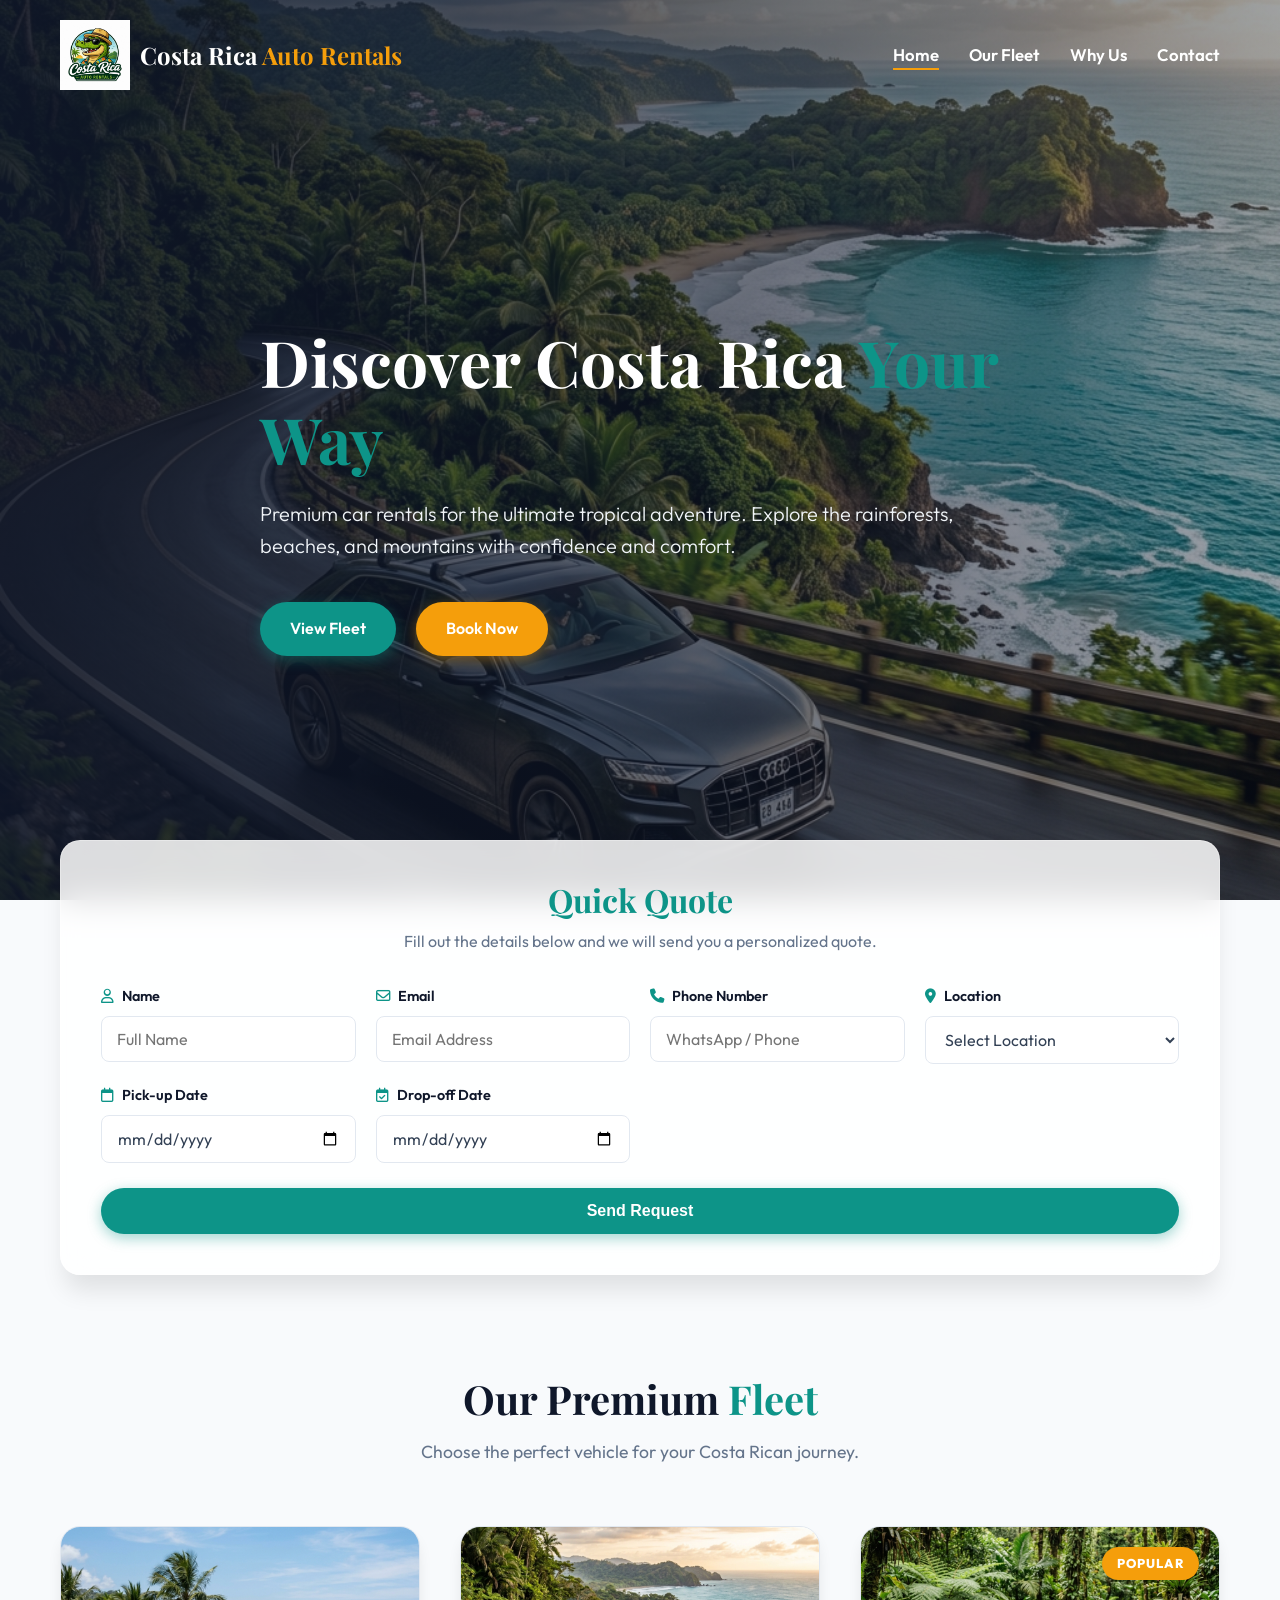
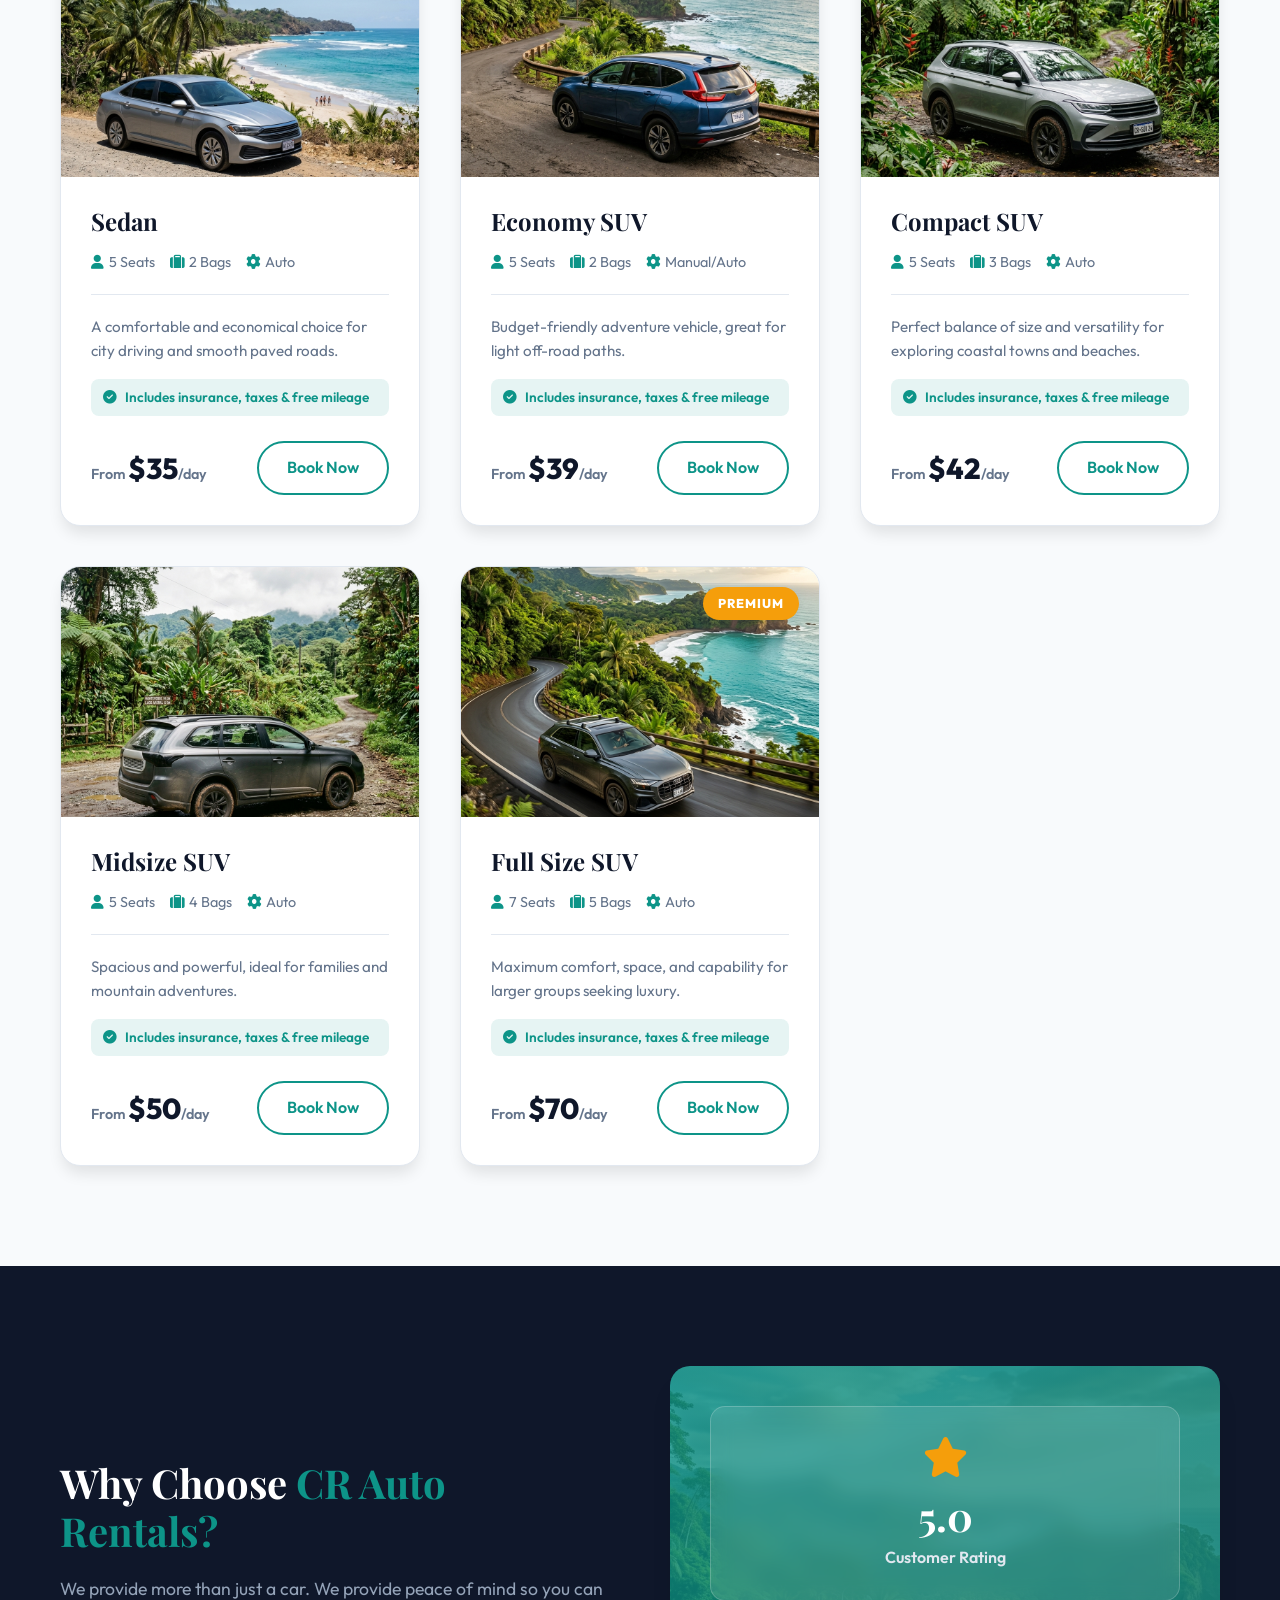
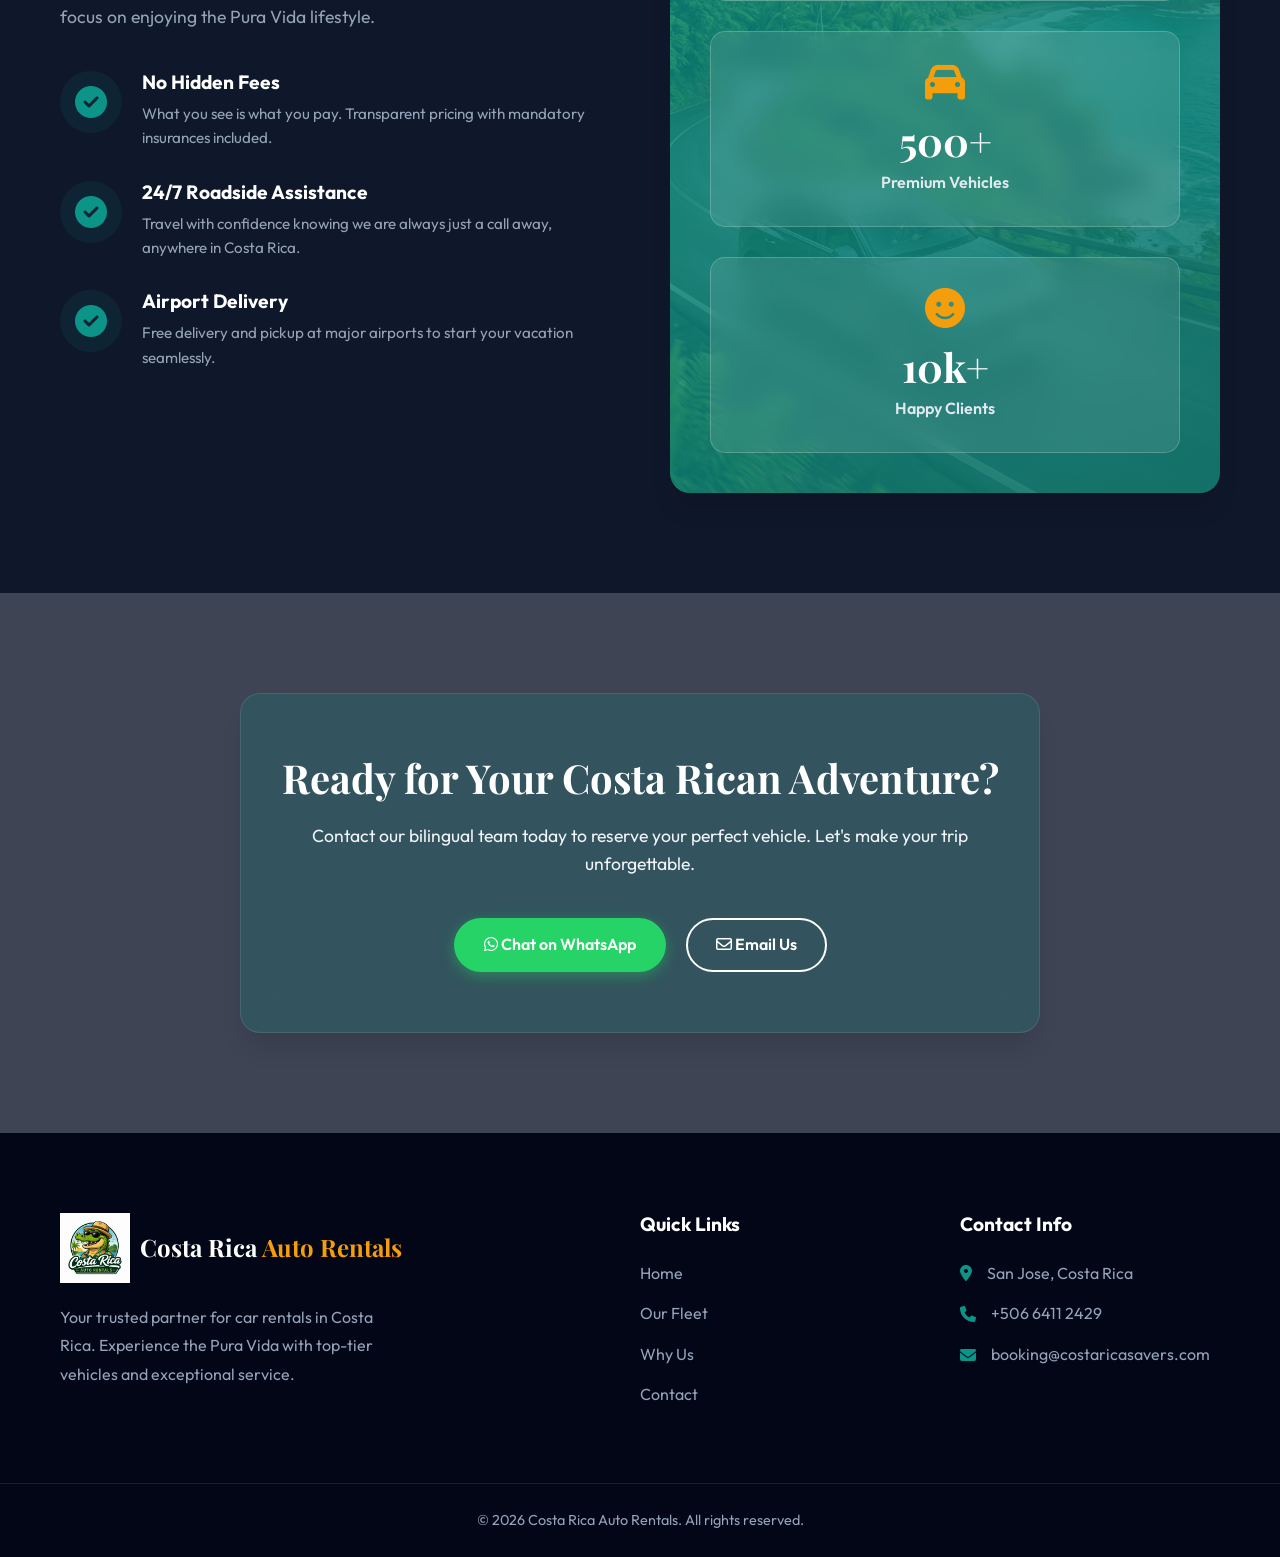
==== Costa-Rica-Auto-Rentals/index.html @ ed1c3738 "Add files via upload" ====
<!DOCTYPE html>
<html lang="en">
<head>
    <meta charset="UTF-8">
    <meta name="viewport" content="width=device-width, initial-scale=1.0">
    <title>Costa Rica Auto Rentals | Premium Car Hire</title>
    <meta name="description" content="Explore Costa Rica with our premium car rental service. Choose from luxury SUVs and economical compacts to start your adventure today.">
    <!-- Google Fonts -->
    <link rel="preconnect" href="https://fonts.googleapis.com">
    <link rel="preconnect" href="https://fonts.gstatic.com" crossorigin>
    <link href="https://fonts.googleapis.com/css2?family=Outfit:wght@300;400;600;800&family=Playfair+Display:wght@600;700&display=swap" rel="stylesheet">
    <!-- Font Awesome -->
    <link rel="stylesheet" href="https://cdnjs.cloudflare.com/ajax/libs/font-awesome/6.4.0/css/all.min.css">
    <link rel="stylesheet" href="styles.css">
</head>
<body>

    <!-- Navigation -->
    <nav id="navbar" class="navbar">
        <div class="container nav-container">
            <a href="#" class="logo">
                <img src="assets/logo.jpg" alt="Costa Rica Auto Rentals Logo" class="brand-logo">
                <span class="logo-text">Costa Rica <span>Auto Rentals</span></span>
            </a>
            <ul class="nav-links">
                <li><a href="#home">Home</a></li>
                <li><a href="#fleet">Our Fleet</a></li>
                <li><a href="#why-us">Why Us</a></li>
                <li><a href="#contact">Contact</a></li>
            </ul>
            <div class="hamburger">
                <i class="fa-solid fa-bars"></i>
            </div>
        </div>
    </nav>

    <!-- Hero Section -->
    <section id="home" class="hero">
        <div class="hero-overlay"></div>
        <div class="container hero-content">
            <h1>Discover Costa Rica <span>Your Way</span></h1>
            <p>Premium car rentals for the ultimate tropical adventure. Explore the rainforests, beaches, and mountains with confidence and comfort.</p>
            <div class="hero-cta">
                <a href="#fleet" class="btn btn-primary">View Fleet</a>
                <a href="#contact" class="btn btn-secondary">Book Now</a>
            </div>
        </div>
    </section>

    <!-- Quick Quote Form Widget -->
    <section class="booking-widget-section">
        <div class="container">
            <form action="https://formsubmit.co/booking@costaricasavers.com" method="POST" id="quick-quote" class="quick-quote-form glassmorphism">
                <div class="form-header">
                    <h3>Quick Quote</h3>
                    <p>Fill out the details below and we will send you a personalized quote.</p>
                </div>
                
                <div class="form-grid">
                    <div class="input-group">
                        <label><i class="fa-regular fa-user"></i> Name</label>
                        <input type="text" name="Name" required placeholder="Full Name">
                    </div>
                    <div class="input-group">
                        <label><i class="fa-regular fa-envelope"></i> Email</label>
                        <input type="email" name="Email" required placeholder="Email Address">
                    </div>
                    <div class="input-group">
                        <label><i class="fa-solid fa-phone"></i> Phone Number</label>
                        <input type="tel" name="Phone" required placeholder="WhatsApp / Phone">
                    </div>
                    <div class="input-group">
                        <label><i class="fa-solid fa-location-dot"></i> Location</label>
                        <select name="Location" required>
                            <option value="">Select Location</option>
                            <option value="SJO">San Jose Airport (SJO)</option>
                            <option value="LIR">Liberia Airport (LIR)</option>
                            <option value="Tamarindo">Tamarindo</option>
                            <option value="Jaco">Jacó</option>
                        </select>
                    </div>
                    <div class="input-group">
                        <label><i class="fa-regular fa-calendar"></i> Pick-up Date</label>
                        <input type="date" name="Pick-up Date" required>
                    </div>
                    <div class="input-group">
                        <label><i class="fa-regular fa-calendar-check"></i> Drop-off Date</label>
                        <input type="date" name="Drop-off Date" required>
                    </div>
                </div>

                <!-- Configuración oculta de FormSubmit -->
                <input type="hidden" name="_subject" value="New Quick Quote Request - Costa Rica Auto Rentals">
                <input type="hidden" name="_captcha" value="false">
                <input type="hidden" name="_template" value="table">
                
                <button type="submit" class="btn btn-primary btn-block" id="submit-quote">Send Request</button>
            </form>
        </div>
    </section>

    <!-- Fleet Section -->
    <section id="fleet" class="fleet section-padding">
        <div class="container">
            <div class="section-title">
                <h2>Our Premium <span>Fleet</span></h2>
                <p>Choose the perfect vehicle for your Costa Rican journey.</p>
            </div>
            
            <div class="fleet-grid">
                <!-- Sedan -->
                <div class="car-card">
                    <div class="car-img-container">
                        <img src="assets/fleet_sedan.png" alt="Sedan" class="car-img">
                    </div>
                    <div class="car-info">
                        <h3>Sedan</h3>
                        <div class="car-features">
                            <span><i class="fa-solid fa-user"></i> 5 Seats</span>
                            <span><i class="fa-solid fa-suitcase"></i> 2 Bags</span>
                            <span><i class="fa-solid fa-gear"></i> Auto</span>
                        </div>
                        <p class="car-desc">A comfortable and economical choice for city driving and smooth paved roads.</p>
                        <p class="car-includes"><i class="fa-solid fa-check-circle"></i> Includes insurance, taxes & free mileage</p>
                        <div class="car-footer">
                            <div class="price">From <span>$35</span>/day</div>
                            <a href="#contact" class="btn btn-outline">Book Now</a>
                        </div>
                    </div>
                </div>

                <!-- Economy SUV -->
                <div class="car-card">
                    <div class="car-img-container">
                        <img src="assets/fleet_economy_suv.png" alt="Economy SUV" class="car-img">
                    </div>
                    <div class="car-info">
                        <h3>Economy SUV</h3>
                        <div class="car-features">
                            <span><i class="fa-solid fa-user"></i> 5 Seats</span>
                            <span><i class="fa-solid fa-suitcase"></i> 2 Bags</span>
                            <span><i class="fa-solid fa-gear"></i> Manual/Auto</span>
                        </div>
                        <p class="car-desc">Budget-friendly adventure vehicle, great for light off-road paths.</p>
                        <p class="car-includes"><i class="fa-solid fa-check-circle"></i> Includes insurance, taxes & free mileage</p>
                        <div class="car-footer">
                            <div class="price">From <span>$39</span>/day</div>
                            <a href="#contact" class="btn btn-outline">Book Now</a>
                        </div>
                    </div>
                </div>

                <!-- Compact SUV -->
                <div class="car-card">
                    <div class="car-img-container">
                        <img src="assets/fleet_compact_suv.png" alt="Compact SUV" class="car-img">
                        <div class="car-badge">Popular</div>
                    </div>
                    <div class="car-info">
                        <h3>Compact SUV</h3>
                        <div class="car-features">
                            <span><i class="fa-solid fa-user"></i> 5 Seats</span>
                            <span><i class="fa-solid fa-suitcase"></i> 3 Bags</span>
                            <span><i class="fa-solid fa-gear"></i> Auto</span>
                        </div>
                        <p class="car-desc">Perfect balance of size and versatility for exploring coastal towns and beaches.</p>
                        <p class="car-includes"><i class="fa-solid fa-check-circle"></i> Includes insurance, taxes & free mileage</p>
                        <div class="car-footer">
                            <div class="price">From <span>$42</span>/day</div>
                            <a href="#contact" class="btn btn-outline">Book Now</a>
                        </div>
                    </div>
                </div>

                <!-- Midsize SUV -->
                <div class="car-card">
                    <div class="car-img-container">
                        <img src="assets/fleet_midsize_suv.png" alt="Midsize SUV" class="car-img">
                    </div>
                    <div class="car-info">
                        <h3>Midsize SUV</h3>
                        <div class="car-features">
                            <span><i class="fa-solid fa-user"></i> 5 Seats</span>
                            <span><i class="fa-solid fa-suitcase"></i> 4 Bags</span>
                            <span><i class="fa-solid fa-gear"></i> Auto</span>
                        </div>
                        <p class="car-desc">Spacious and powerful, ideal for families and mountain adventures.</p>
                        <p class="car-includes"><i class="fa-solid fa-check-circle"></i> Includes insurance, taxes & free mileage</p>
                        <div class="car-footer">
                            <div class="price">From <span>$50</span>/day</div>
                            <a href="#contact" class="btn btn-outline">Book Now</a>
                        </div>
                    </div>
                </div>

                <!-- Full Size SUV -->
                <div class="car-card">
                    <div class="car-img-container">
                        <img src="assets/hero_costa_rica.png" alt="Full Size SUV" class="car-img">
                        <div class="car-badge">Premium</div>
                    </div>
                    <div class="car-info">
                        <h3>Full Size SUV</h3>
                        <div class="car-features">
                            <span><i class="fa-solid fa-user"></i> 7 Seats</span>
                            <span><i class="fa-solid fa-suitcase"></i> 5 Bags</span>
                            <span><i class="fa-solid fa-gear"></i> Auto</span>
                        </div>
                        <p class="car-desc">Maximum comfort, space, and capability for larger groups seeking luxury.</p>
                        <p class="car-includes"><i class="fa-solid fa-check-circle"></i> Includes insurance, taxes & free mileage</p>
                        <div class="car-footer">
                            <div class="price">From <span>$70</span>/day</div>
                            <a href="#contact" class="btn btn-outline">Book Now</a>
                        </div>
                    </div>
                </div>
            </div>
        </div>
    </section>

    <!-- Why Us Section -->
    <section id="why-us" class="why-us section-padding">
        <div class="container">
            <div class="why-us-content">
                <div class="why-us-text">
                    <h2>Why Choose <span>CR Auto Rentals?</span></h2>
                    <p>We provide more than just a car. We provide peace of mind so you can focus on enjoying the Pura Vida lifestyle.</p>
                    <ul class="benefits-list">
                        <li>
                            <i class="fa-solid fa-check-circle"></i>
                            <div>
                                <h4>No Hidden Fees</h4>
                                <p>What you see is what you pay. Transparent pricing with mandatory insurances included.</p>
                            </div>
                        </li>
                        <li>
                            <i class="fa-solid fa-check-circle"></i>
                            <div>
                                <h4>24/7 Roadside Assistance</h4>
                                <p>Travel with confidence knowing we are always just a call away, anywhere in Costa Rica.</p>
                            </div>
                        </li>
                        <li>
                            <i class="fa-solid fa-check-circle"></i>
                            <div>
                                <h4>Airport Delivery</h4>
                                <p>Free delivery and pickup at major airports to start your vacation seamlessly.</p>
                            </div>
                        </li>
                    </ul>
                </div>
                <div class="why-us-image glassmorphism">
                    <div class="stats-container">
                        <div class="stat-box">
                            <i class="fa-solid fa-star"></i>
                            <h3>5.0</h3>
                            <p>Customer Rating</p>
                        </div>
                        <div class="stat-box">
                            <i class="fa-solid fa-car"></i>
                            <h3>500+</h3>
                            <p>Premium Vehicles</p>
                        </div>
                        <div class="stat-box">
                            <i class="fa-solid fa-face-smile"></i>
                            <h3>10k+</h3>
                            <p>Happy Clients</p>
                        </div>
                    </div>
                </div>
            </div>
        </div>
    </section>

    <!-- Contact / CTA Section -->
    <section id="contact" class="cta section-padding">
        <div class="container">
            <div class="cta-card glassmorphism">
                <h2>Ready for Your Costa Rican Adventure?</h2>
                <p>Contact our bilingual team today to reserve your perfect vehicle. Let's make your trip unforgettable.</p>
                <div class="cta-buttons">
                    <a href="https://wa.me/50664112429" target="_blank" class="btn btn-whatsapp"><i class="fa-brands fa-whatsapp"></i> Chat on WhatsApp</a>
                    <a href="mailto:booking@costaricasavers.com" class="btn btn-outline-light"><i class="fa-regular fa-envelope"></i> Email Us</a>
                </div>
            </div>
        </div>
    </section>

    <!-- Footer -->
    <footer>
        <div class="container footer-content">
            <div class="footer-brand">
                <a href="#" class="logo">
                    <img src="assets/logo.jpg" alt="Costa Rica Auto Rentals Logo" class="brand-logo">
                    <span class="logo-text" style="color: var(--white);">Costa Rica <span>Auto Rentals</span></span>
                </a>
                <p>Your trusted partner for car rentals in Costa Rica. Experience the Pura Vida with top-tier vehicles and exceptional service.</p>
            </div>
            <div class="footer-links">
                <h3>Quick Links</h3>
                <ul>
                    <li><a href="#home">Home</a></li>
                    <li><a href="#fleet">Our Fleet</a></li>
                    <li><a href="#why-us">Why Us</a></li>
                    <li><a href="#contact">Contact</a></li>
                </ul>
            </div>
            <div class="footer-contact">
                <h3>Contact Info</h3>
                <p><i class="fa-solid fa-location-dot"></i> San Jose, Costa Rica</p>
                <p><i class="fa-solid fa-phone"></i> +506 6411 2429</p>
                <p><i class="fa-solid fa-envelope"></i> booking@costaricasavers.com</p>
            </div>
        </div>
        <div class="footer-bottom">
            <p>&copy; 2026 Costa Rica Auto Rentals. All rights reserved.</p>
        </div>
    </footer>

    <script src="script.js"></script>
</body>
</html>
---- Costa-Rica-Auto-Rentals/styles.css ----
/* =========================================
   CSS VARIABLES & THEME SETUP
   ========================================= */
:root {
    /* Color Palette */
    --primary-color: #0d9488; /* Tropical Teal/Green */
    --primary-dark: #0f766e;
    --secondary-color: #f59e0b; /* Sunset Orange/Gold */
    --secondary-dark: #d97706;
    
    --bg-dark: #0f172a; /* Deep Navy/Slate for sections */
    --bg-light: #f8fafc;
    --text-main: #334155;
    --text-muted: #64748b;
    --text-light: #f1f5f9;
    
    --white: #ffffff;
    --whatsapp-color: #25D366;

    /* Typography */
    --font-primary: 'Outfit', sans-serif;
    --font-heading: 'Playfair Display', serif;
    
    /* Layout & Shadows */
    --transition-fast: 0.3s ease;
    --transition-slow: 0.5s ease;
    --shadow-sm: 0 4px 6px rgba(0, 0, 0, 0.05);
    --shadow-md: 0 10px 15px -3px rgba(0, 0, 0, 0.1);
    --shadow-lg: 0 20px 25px -5px rgba(0, 0, 0, 0.1);
    
    /* Glassmorphism */
    --glass-bg: rgba(255, 255, 255, 0.85);
    --glass-border: rgba(255, 255, 255, 0.3);
    --glass-blur: blur(16px);
}

/* =========================================
   RESET & GLOBAL
   ========================================= */
* {
    margin: 0;
    padding: 0;
    box-sizing: border-box;
}

html {
    scroll-behavior: smooth;
}

body {
    font-family: var(--font-primary);
    color: var(--text-main);
    background-color: var(--bg-light);
    line-height: 1.6;
    overflow-x: hidden;
}

h1, h2, h3, h4 {
    font-family: var(--font-heading);
    color: var(--bg-dark);
    line-height: 1.2;
}

h1 span, h2 span {
    color: var(--primary-color);
}

a {
    text-decoration: none;
    color: inherit;
    transition: var(--transition-fast);
}

ul {
    list-style: none;
}

.container {
    max-width: 1200px;
    margin: 0 auto;
    padding: 0 20px;
}

.section-padding {
    padding: 100px 0;
}

.section-title {
    text-align: center;
    margin-bottom: 60px;
}

.section-title h2 {
    font-size: 2.5rem;
    margin-bottom: 15px;
}

.section-title p {
    color: var(--text-muted);
    font-size: 1.1rem;
    max-width: 600px;
    margin: 0 auto;
}

/* =========================================
   BUTTONS
   ========================================= */
.btn {
    display: inline-block;
    padding: 12px 28px;
    border-radius: 50px;
    font-weight: 600;
    font-size: 1rem;
    cursor: pointer;
    text-align: center;
    border: 2px solid transparent;
    transition: all 0.3s cubic-bezier(0.4, 0, 0.2, 1);
}

.btn-primary {
    background-color: var(--primary-color);
    color: var(--white);
    box-shadow: 0 4px 14px rgba(13, 148, 136, 0.4);
}

.btn-primary:hover {
    background-color: var(--primary-dark);
    transform: translateY(-3px);
    box-shadow: 0 6px 20px rgba(13, 148, 136, 0.6);
}

.btn-secondary {
    background-color: var(--secondary-color);
    color: var(--white);
    box-shadow: 0 4px 14px rgba(245, 158, 11, 0.4);
}

.btn-secondary:hover {
    background-color: var(--secondary-dark);
    transform: translateY(-3px);
}

.btn-outline {
    background-color: transparent;
    border-color: var(--primary-color);
    color: var(--primary-color);
}

.btn-outline:hover {
    background-color: var(--primary-color);
    color: var(--white);
}

.btn-outline-light {
    background-color: transparent;
    border-color: var(--white);
    color: var(--white);
}

.btn-outline-light:hover {
    background-color: var(--white);
    color: var(--primary-dark);
}

.btn-whatsapp {
    background-color: var(--whatsapp-color);
    color: var(--white);
    box-shadow: 0 4px 14px rgba(37, 211, 102, 0.4);
}

.btn-whatsapp:hover {
    background-color: #128C7E;
    transform: translateY(-3px);
}

.btn-block {
    display: block;
    width: 100%;
}

/* Glassmorphism Utility */
.glassmorphism {
    background: var(--glass-bg);
    backdrop-filter: var(--glass-blur);
    -webkit-backdrop-filter: var(--glass-blur);
    border: 1px solid var(--glass-border);
    border-radius: 20px;
    box-shadow: var(--shadow-lg);
}

/* =========================================
   NAVIGATION
   ========================================= */
.navbar {
    position: fixed;
    top: 0;
    left: 0;
    width: 100%;
    z-index: 1000;
    padding: 20px 0;
    transition: var(--transition-fast);
}

.navbar.scrolled {
    background-color: var(--white);
    padding: 15px 0;
    box-shadow: var(--shadow-md);
}

.navbar.scrolled .logo,
.navbar.scrolled .nav-links a,
.navbar.scrolled .hamburger i {
    color: var(--bg-dark);
}

.nav-container {
    display: flex;
    justify-content: space-between;
    align-items: center;
}

.logo {
    font-size: 1.5rem;
    font-weight: 800;
    color: var(--white);
    font-family: var(--font-heading);
    display: flex;
    align-items: center;
    gap: 10px;
}

.brand-logo {
    height: 70px;
    width: auto;
    object-fit: contain;
    transition: var(--transition-fast);
}

.logo-text {
    font-family: var(--font-heading);
    font-size: 1.5rem;
    font-weight: 700;
}

.logo-text span {
    color: var(--secondary-color);
}

.navbar.scrolled .brand-logo {
    height: 55px; /* Shrink logo slightly when scrolling */
}

.logo i {
    color: var(--secondary-color);
    font-size: 1.8rem;
}

.nav-links {
    display: flex;
    gap: 30px;
}

.nav-links a {
    color: var(--white);
    font-weight: 600;
    font-size: 1.05rem;
    position: relative;
}

.nav-links a::after {
    content: '';
    position: absolute;
    bottom: -5px;
    left: 0;
    width: 0;
    height: 2px;
    background-color: var(--secondary-color);
    transition: var(--transition-fast);
}

.nav-links a:hover::after,
.nav-links a.active::after {
    width: 100%;
}

.hamburger {
    display: none;
    cursor: pointer;
    font-size: 1.5rem;
    color: var(--white);
}

/* =========================================
   HERO SECTION
   ========================================= */
.hero {
    height: 100vh;
    min-height: 700px;
    background: url('assets/hero_costa_rica.png') center/cover no-repeat;
    position: relative;
    display: flex;
    align-items: center;
    padding-top: 80px; /* Offset for navbar */
}

.hero-overlay {
    position: absolute;
    top: 0;
    left: 0;
    width: 100%;
    height: 100%;
    background: linear-gradient(to right, rgba(15, 23, 42, 0.9) 0%, rgba(15, 23, 42, 0.4) 100%);
}

.hero-content {
    position: relative;
    z-index: 10;
    max-width: 800px;
    animation: fadeIn 1s ease-out;
}

.hero-content h1 {
    font-size: 4rem;
    color: var(--white);
    margin-bottom: 20px;
}

.hero-content p {
    font-size: 1.25rem;
    color: var(--text-light);
    margin-bottom: 40px;
    font-weight: 300;
}

.hero-cta {
    display: flex;
    gap: 20px;
}

@keyframes fadeIn {
    from { opacity: 0; transform: translateY(30px); }
    to { opacity: 1; transform: translateY(0); }
}

/* =========================================
   QUICK QUOTE WIDGET
   ========================================= */
.booking-widget-section {
    position: relative;
    margin-top: -60px;
    z-index: 20;
}

.quick-quote-form {
    padding: 40px;
}

.form-header {
    text-align: center;
    margin-bottom: 30px;
}

.form-header h3 {
    font-size: 2rem;
    color: var(--primary-color);
    margin-bottom: 10px;
}

.form-header p {
    color: var(--text-muted);
}

.form-grid {
    display: grid;
    grid-template-columns: repeat(auto-fit, minmax(200px, 1fr));
    gap: 20px;
    margin-bottom: 25px;
}

.input-group {
    width: 100%;
}

.input-group label {
    display: block;
    font-weight: 600;
    margin-bottom: 8px;
    color: var(--bg-dark);
    font-size: 0.9rem;
}

.input-group label i {
    color: var(--primary-color);
    margin-right: 5px;
}

.input-group input,
.input-group select {
    width: 100%;
    padding: 12px 15px;
    border: 1px solid #e2e8f0;
    border-radius: 8px;
    font-family: var(--font-primary);
    font-size: 1rem;
    color: var(--text-main);
    background-color: var(--white);
    outline: none;
    transition: var(--transition-fast);
}

.input-group input:focus,
.input-group select:focus {
    border-color: var(--primary-color);
    box-shadow: 0 0 0 3px rgba(13, 148, 136, 0.1);
}

.booking-form button {
    flex: 0 0 auto;
    height: 48px; /* match input height roughly */
}

/* =========================================
   FLEET SECTION
   ========================================= */
.fleet-grid {
    display: grid;
    grid-template-columns: repeat(auto-fit, minmax(350px, 1fr));
    gap: 40px;
}

.car-card {
    background: var(--white);
    border-radius: 20px;
    overflow: hidden;
    box-shadow: var(--shadow-md);
    transition: var(--transition-slow);
    border: 1px solid #e2e8f0;
}

.car-card:hover {
    transform: translateY(-10px);
    box-shadow: var(--shadow-lg);
}

.car-img-container {
    position: relative;
    height: 250px;
    overflow: hidden;
    background-color: #f1f5f9;
}

.car-img {
    width: 100%;
    height: 100%;
    object-fit: cover;
    transition: var(--transition-slow);
}

.car-card:hover .car-img {
    transform: scale(1.05);
}

.car-badge {
    position: absolute;
    top: 20px;
    right: 20px;
    background: var(--secondary-color);
    color: var(--white);
    padding: 6px 15px;
    border-radius: 20px;
    font-size: 0.8rem;
    font-weight: 800;
    text-transform: uppercase;
    letter-spacing: 1px;
    box-shadow: var(--shadow-sm);
}

.car-info {
    padding: 30px;
}

.car-info h3 {
    font-size: 1.5rem;
    margin-bottom: 15px;
}

.car-features {
    display: flex;
    gap: 15px;
    margin-bottom: 20px;
    padding-bottom: 20px;
    border-bottom: 1px solid #e2e8f0;
}

.car-features span {
    font-size: 0.9rem;
    color: var(--text-muted);
    display: flex;
    align-items: center;
    gap: 5px;
}

.car-features i {
    color: var(--primary-color);
}

.car-desc {
    color: var(--text-muted);
    margin-bottom: 15px;
    font-size: 0.95rem;
}

.car-includes {
    color: var(--primary-color);
    font-size: 0.85rem;
    font-weight: 600;
    margin-bottom: 25px;
    display: flex;
    align-items: center;
    gap: 8px;
    background: rgba(13, 148, 136, 0.1);
    padding: 8px 12px;
    border-radius: 8px;
}

.car-footer {
    display: flex;
    justify-content: space-between;
    align-items: center;
}

.price {
    font-size: 0.9rem;
    color: var(--text-muted);
    font-weight: 600;
}

.price span {
    font-size: 1.8rem;
    color: var(--bg-dark);
    font-weight: 800;
}

/* =========================================
   WHY US SECTION
   ========================================= */
.why-us {
    background-color: var(--bg-dark);
    color: var(--white);
}

.why-us-content {
    display: grid;
    grid-template-columns: 1fr 1fr;
    gap: 60px;
    align-items: center;
}

.why-us-text h2 {
    color: var(--white);
    font-size: 2.5rem;
    margin-bottom: 20px;
}

.why-us-text p {
    color: #94a3b8;
    margin-bottom: 40px;
    font-size: 1.1rem;
}

.benefits-list li {
    display: flex;
    gap: 20px;
    margin-bottom: 30px;
}

.benefits-list i {
    font-size: 2rem;
    color: var(--primary-color);
    background: rgba(13, 148, 136, 0.1);
    padding: 15px;
    border-radius: 50%;
    height: max-content;
}

.benefits-list h4 {
    color: var(--white);
    font-size: 1.2rem;
    margin-bottom: 8px;
    font-family: var(--font-primary);
}

.benefits-list li p {
    margin-bottom: 0;
    font-size: 0.95rem;
}

.why-us-image {
    background: linear-gradient(135deg, rgba(13, 148, 136, 0.8), rgba(15, 118, 110, 0.9)), url('assets/hero_costa_rica.png') center/cover;
    border: none;
    padding: 40px;
    height: 100%;
    display: flex;
    align-items: center;
    justify-content: center;
}

.stats-container {
    display: grid;
    grid-template-columns: 1fr;
    gap: 30px;
    width: 100%;
}

.stat-box {
    background: rgba(255, 255, 255, 0.1);
    backdrop-filter: blur(10px);
    padding: 30px;
    border-radius: 15px;
    text-align: center;
    border: 1px solid rgba(255, 255, 255, 0.2);
    transition: var(--transition-fast);
}

.stat-box:hover {
    transform: scale(1.05);
    background: rgba(255, 255, 255, 0.15);
}

.stat-box i {
    font-size: 2.5rem;
    color: var(--secondary-color);
    margin-bottom: 15px;
}

.stat-box h3 {
    color: var(--white);
    font-size: 2.5rem;
    margin-bottom: 5px;
}

.stat-box p {
    color: #e2e8f0;
    margin-bottom: 0;
    font-weight: 600;
}

/* =========================================
   CONTACT / CTA SECTION
   ========================================= */
.cta {
    background: url('assets/hero_costa_rica.png') center/cover fixed;
    position: relative;
}

.cta::before {
    content: '';
    position: absolute;
    top: 0;
    left: 0;
    width: 100%;
    height: 100%;
    background: rgba(15, 23, 42, 0.8);
}

.cta .container {
    position: relative;
    z-index: 10;
}

.cta-card {
    background: rgba(13, 148, 136, 0.2);
    border-color: rgba(255,255,255,0.1);
    padding: 60px 40px;
    text-align: center;
    max-width: 800px;
    margin: 0 auto;
}

.cta-card h2 {
    color: var(--white);
    font-size: 2.5rem;
    margin-bottom: 20px;
}

.cta-card p {
    color: var(--text-light);
    font-size: 1.1rem;
    margin-bottom: 40px;
}

.cta-buttons {
    display: flex;
    justify-content: center;
    gap: 20px;
}

/* =========================================
   FOOTER
   ========================================= */
footer {
    background-color: #020617;
    color: #94a3b8;
    padding-top: 80px;
}

.footer-content {
    display: grid;
    grid-template-columns: 2fr 1fr 1fr;
    gap: 60px;
    margin-bottom: 60px;
}

.footer-brand .logo {
    margin-bottom: 20px;
    display: inline-flex;
}

.footer-brand p {
    max-width: 350px;
    line-height: 1.8;
}

.footer-links h3, .footer-contact h3 {
    color: var(--white);
    font-family: var(--font-primary);
    font-size: 1.2rem;
    margin-bottom: 25px;
}

.footer-links ul li {
    margin-bottom: 15px;
}

.footer-links a:hover {
    color: var(--primary-color);
    padding-left: 5px;
}

.footer-contact p {
    margin-bottom: 15px;
    display: flex;
    align-items: center;
    gap: 15px;
}

.footer-contact i {
    color: var(--primary-color);
}

.footer-bottom {
    text-align: center;
    padding: 25px 0;
    border-top: 1px solid rgba(255,255,255,0.1);
    font-size: 0.9rem;
}

/* =========================================
   RESPONSIVE DESIGN
   ========================================= */
@media (max-width: 992px) {
    .why-us-content {
        grid-template-columns: 1fr;
    }
    
    .stats-container {
        grid-template-columns: repeat(3, 1fr);
    }
    
    .hero-content h1 {
        font-size: 3rem;
    }
}

@media (max-width: 768px) {
    .hamburger {
        display: block;
        z-index: 1001;
    }
    
    .navbar.scrolled .hamburger i {
        color: var(--bg-dark);
    }

    .nav-links {
        position: fixed;
        top: 0;
        right: -100%;
        width: 70%;
        height: 100vh;
        background-color: var(--bg-dark);
        flex-direction: column;
        align-items: center;
        justify-content: center;
        transition: var(--transition-slow);
        box-shadow: -10px 0 30px rgba(0,0,0,0.5);
    }

    .nav-links.active {
        right: 0;
    }

    .nav-links a {
        font-size: 1.5rem;
        color: var(--white) !important;
    }

    .hero-content h1 {
        font-size: 2.5rem;
    }
    
    .hero-cta {
        flex-direction: column;
    }
    
    .stats-container {
        grid-template-columns: 1fr;
    }
    
    .footer-content {
        grid-template-columns: 1fr;
        gap: 40px;
    }

    .booking-form {
        flex-direction: column;
        align-items: stretch;
    }

    .booking-form button {
        margin-top: 10px;
    }
    
    .cta-buttons {
        flex-direction: column;
    }
}
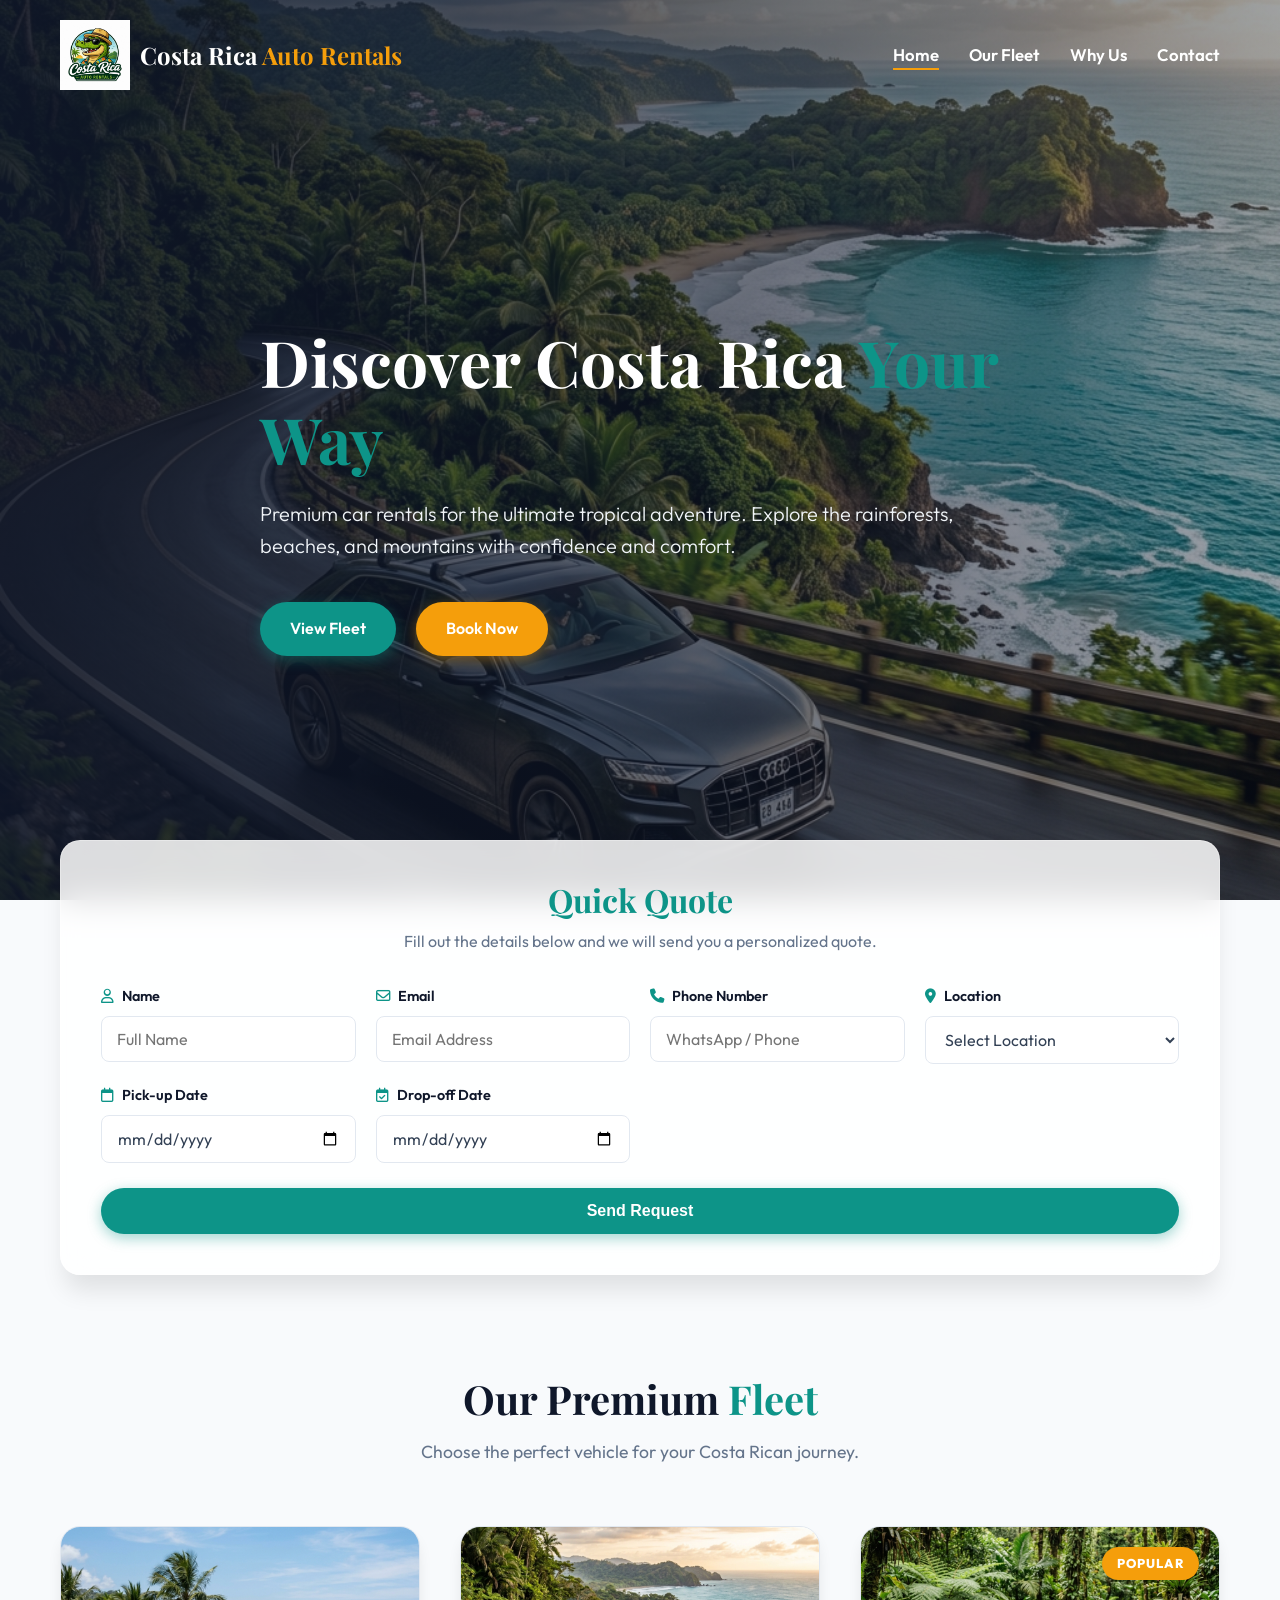
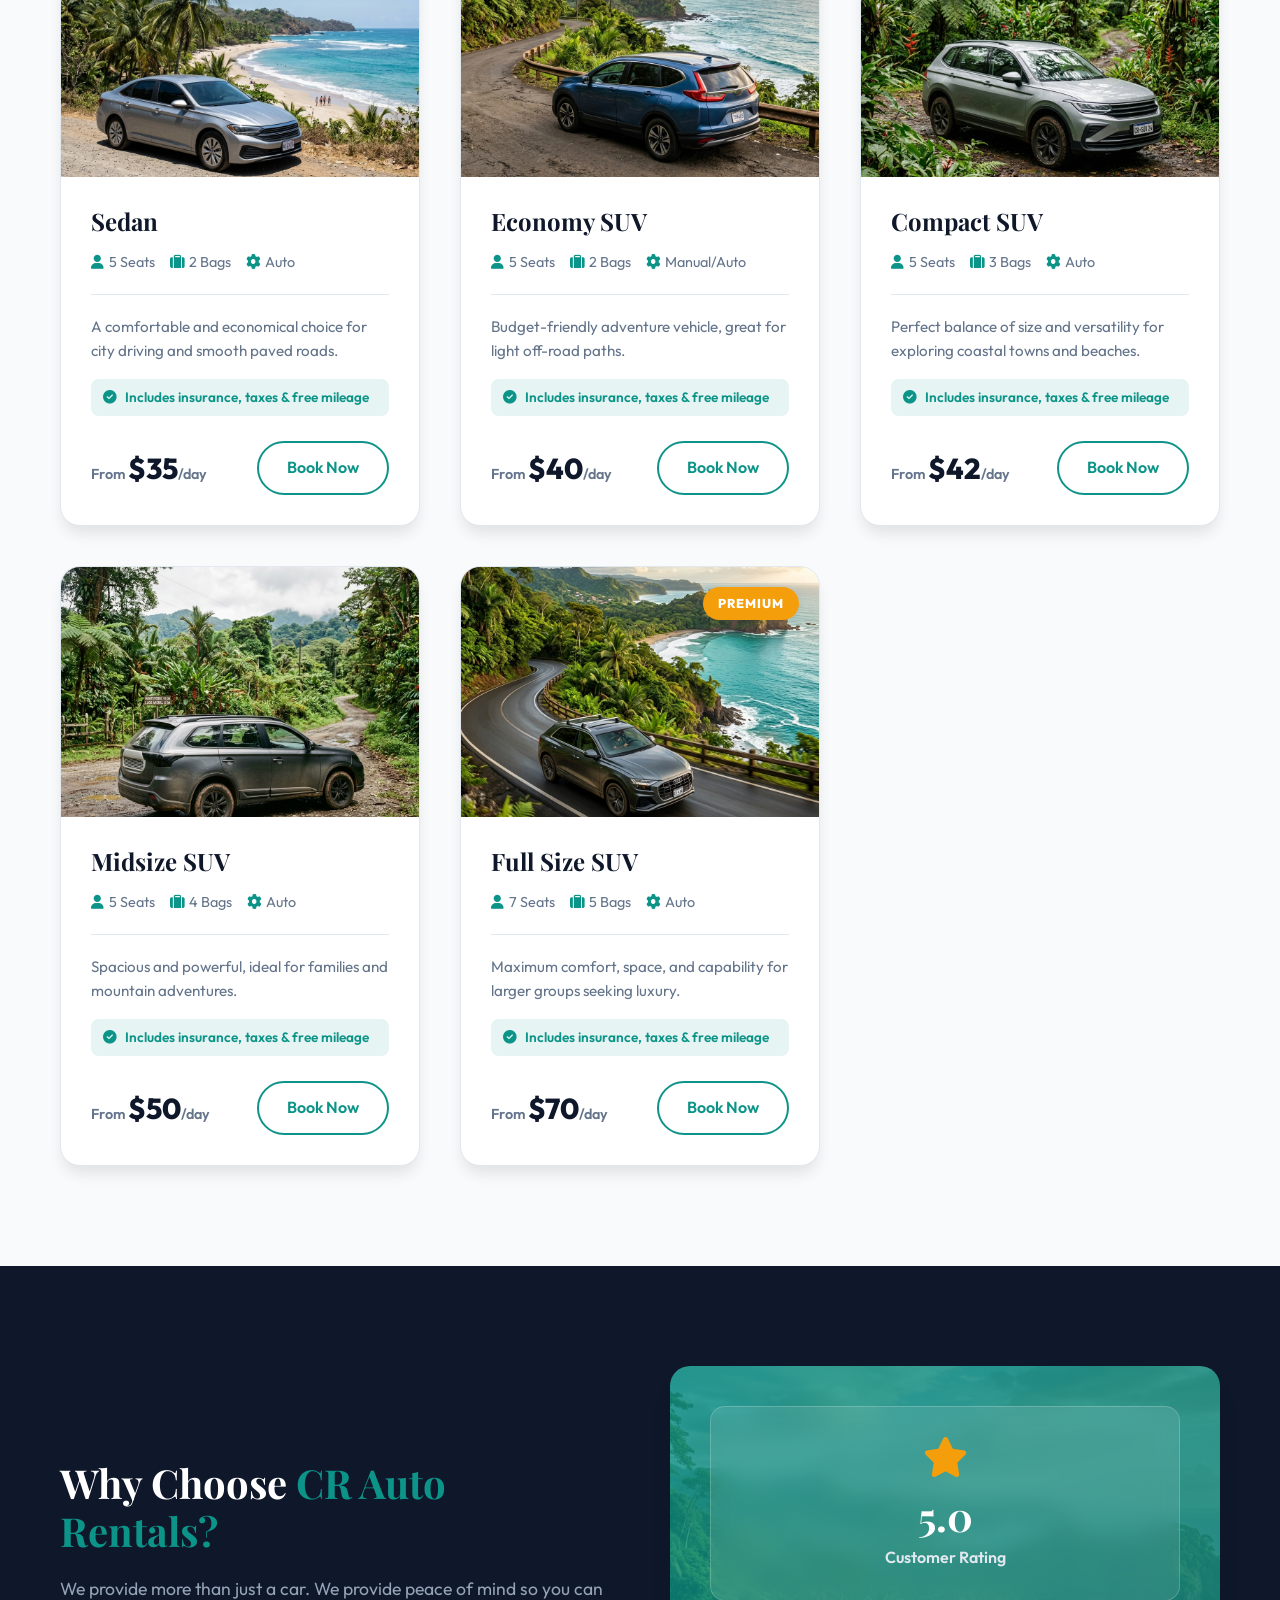
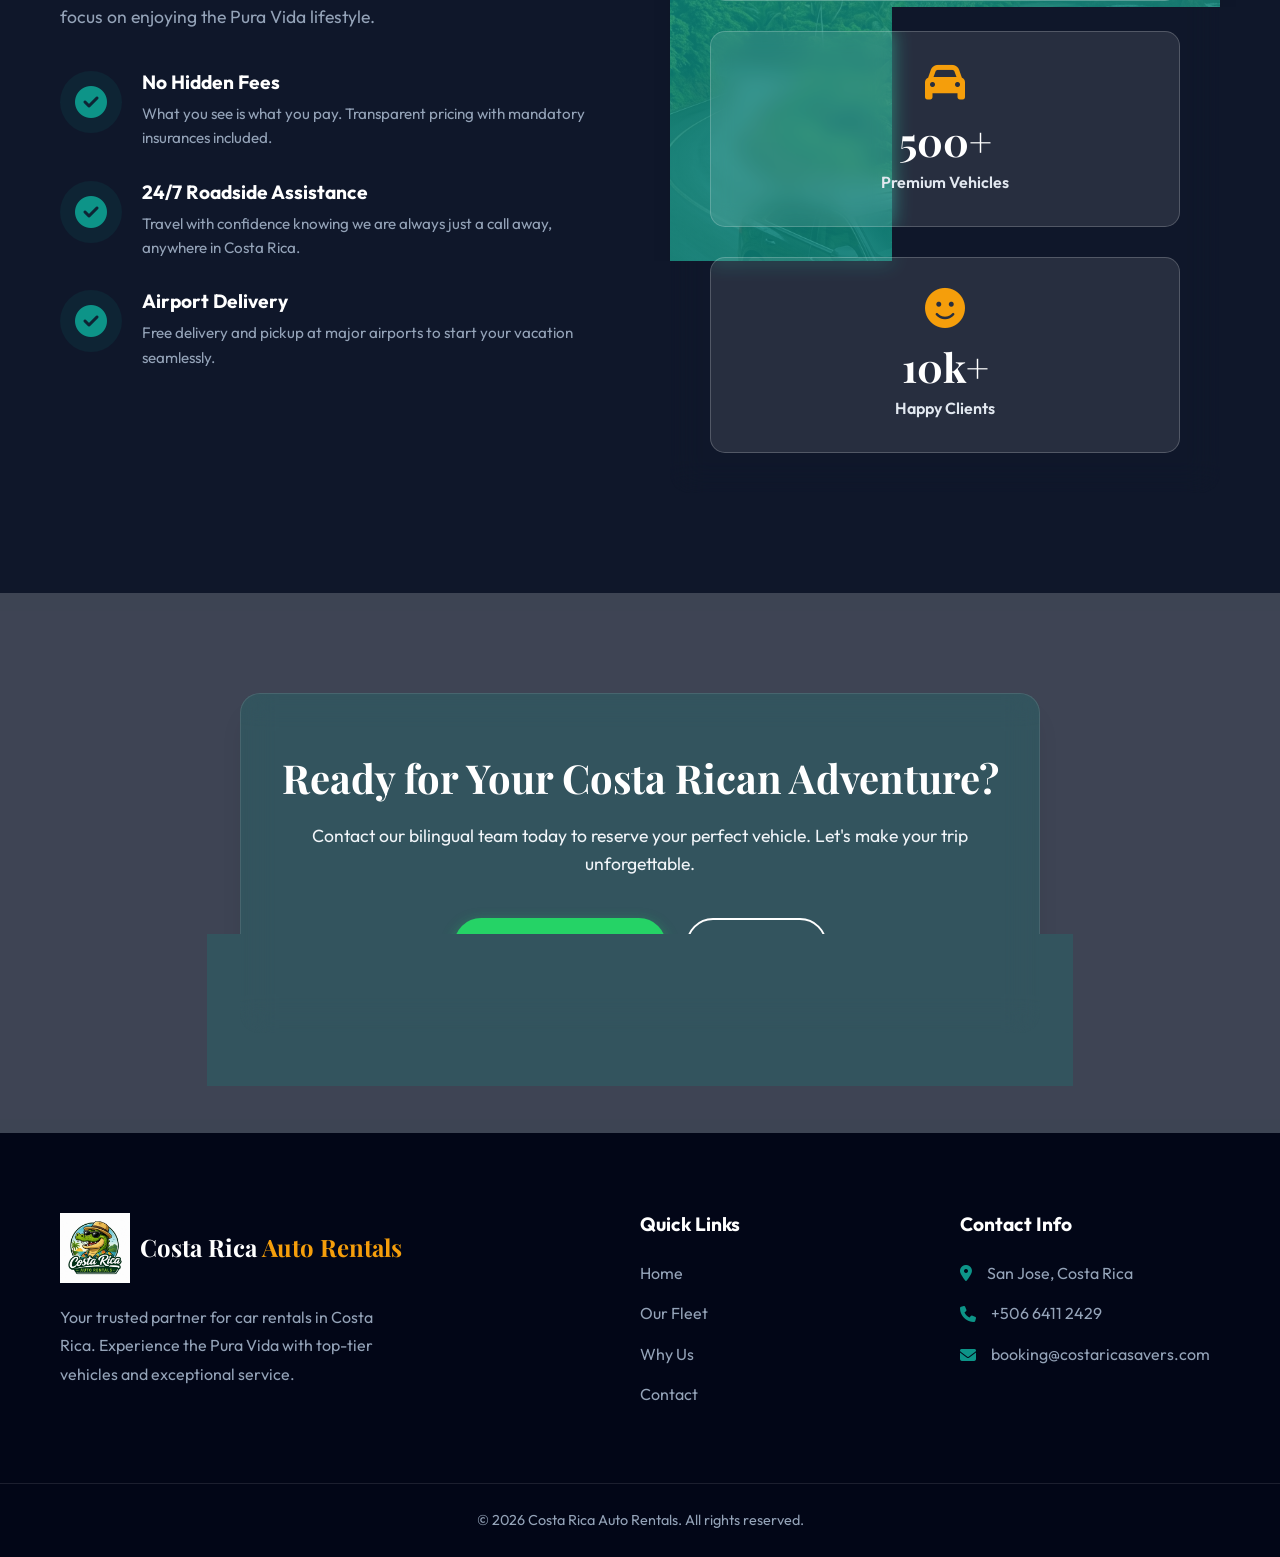
==== commit 63c80d00: "Update index.html" ====
--- a/Costa-Rica-Auto-Rentals/index.html
+++ b/Costa-Rica-Auto-Rentals/index.html
@@ -144,7 +144,7 @@
                         <p class="car-desc">Budget-friendly adventure vehicle, great for light off-road paths.</p>
                         <p class="car-includes"><i class="fa-solid fa-check-circle"></i> Includes insurance, taxes & free mileage</p>
                         <div class="car-footer">
-                            <div class="price">From <span>$39</span>/day</div>
+                            <div class="price">From <span>$40</span>/day</div>
                             <a href="#contact" class="btn btn-outline">Book Now</a>
                         </div>
                     </div>
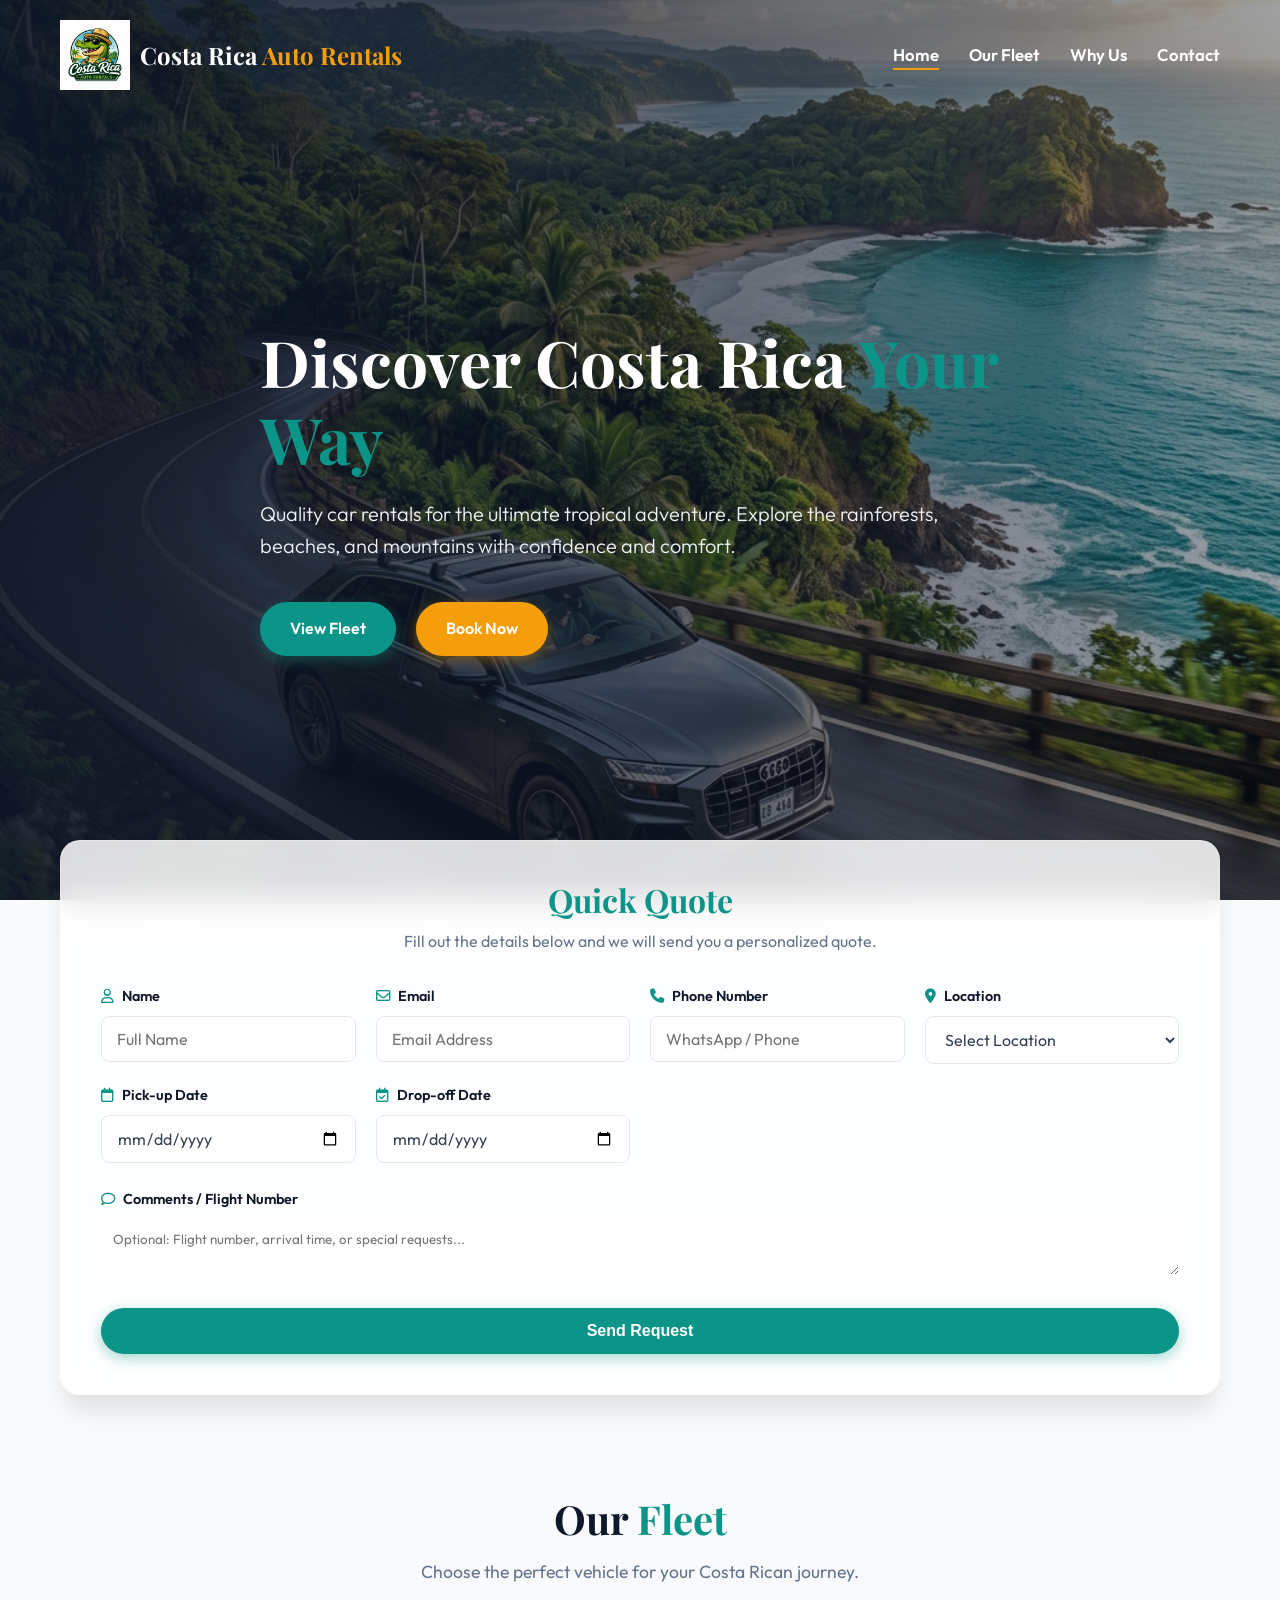
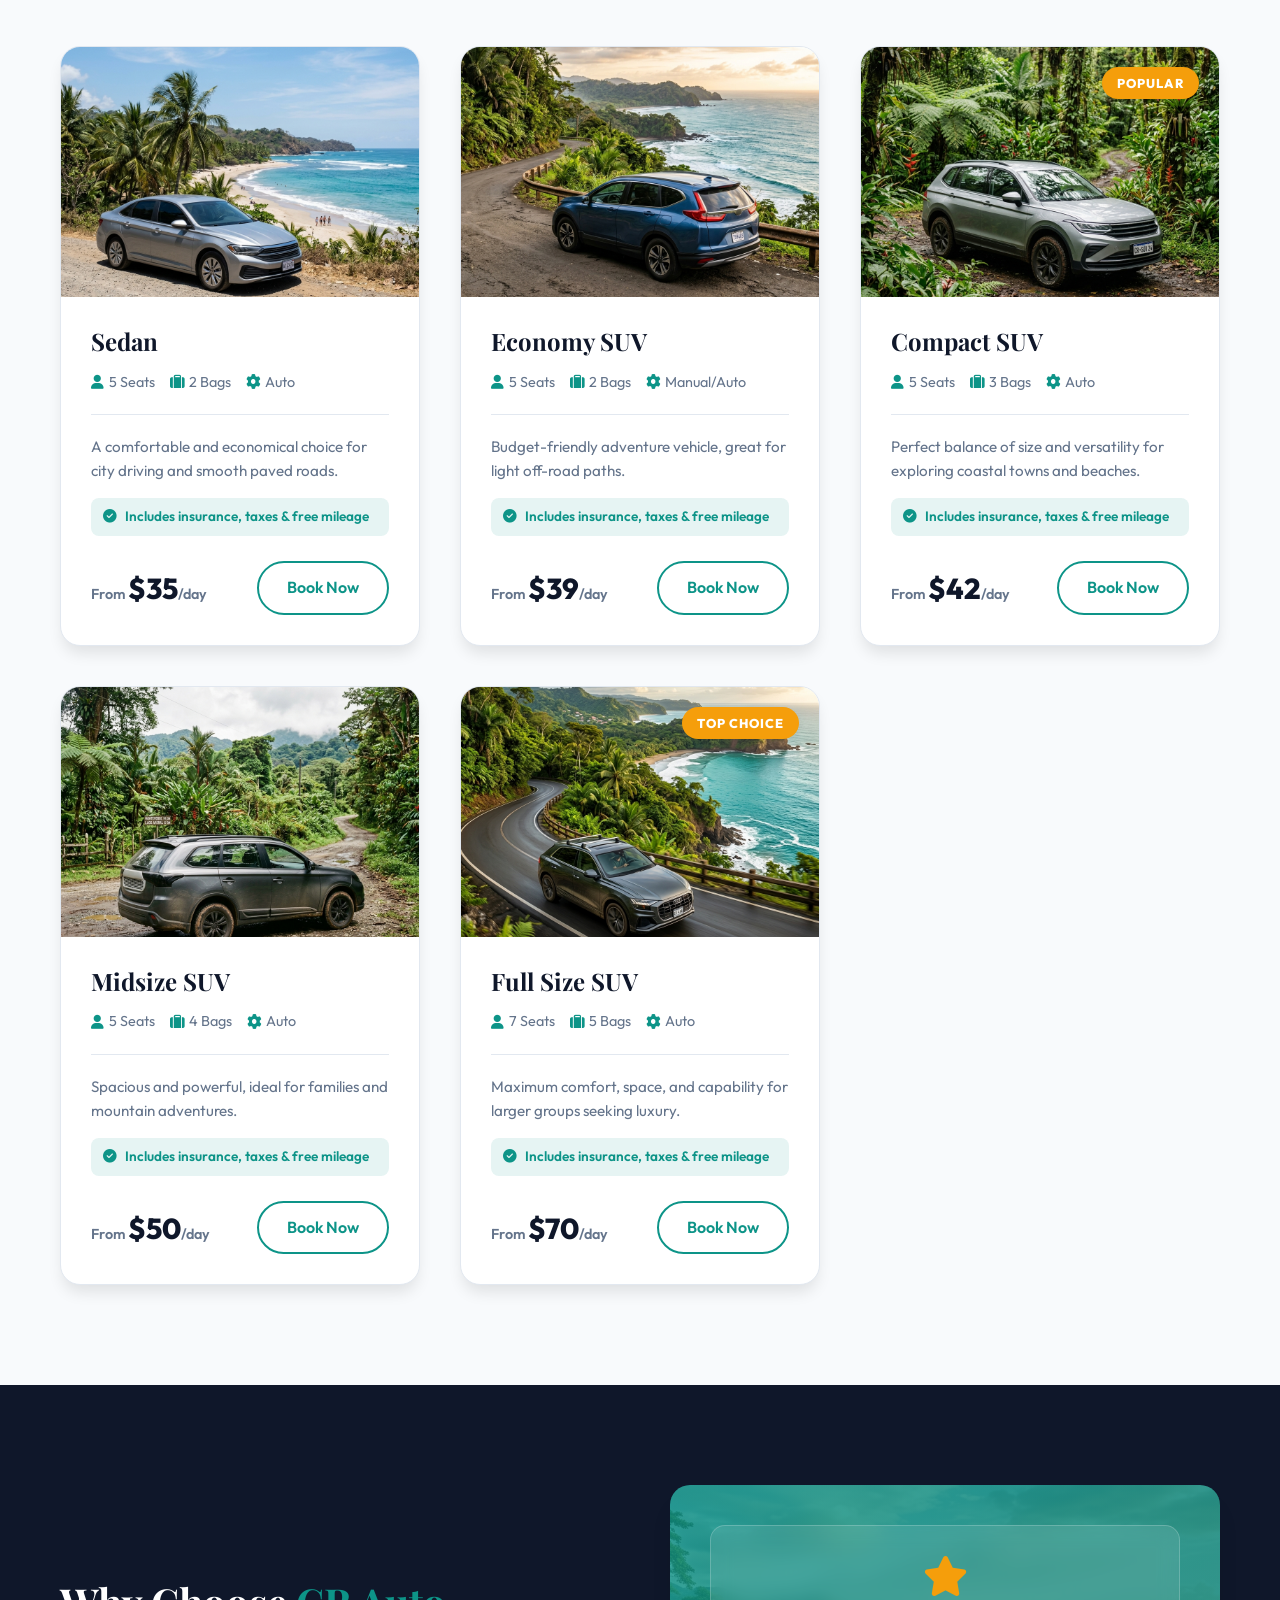
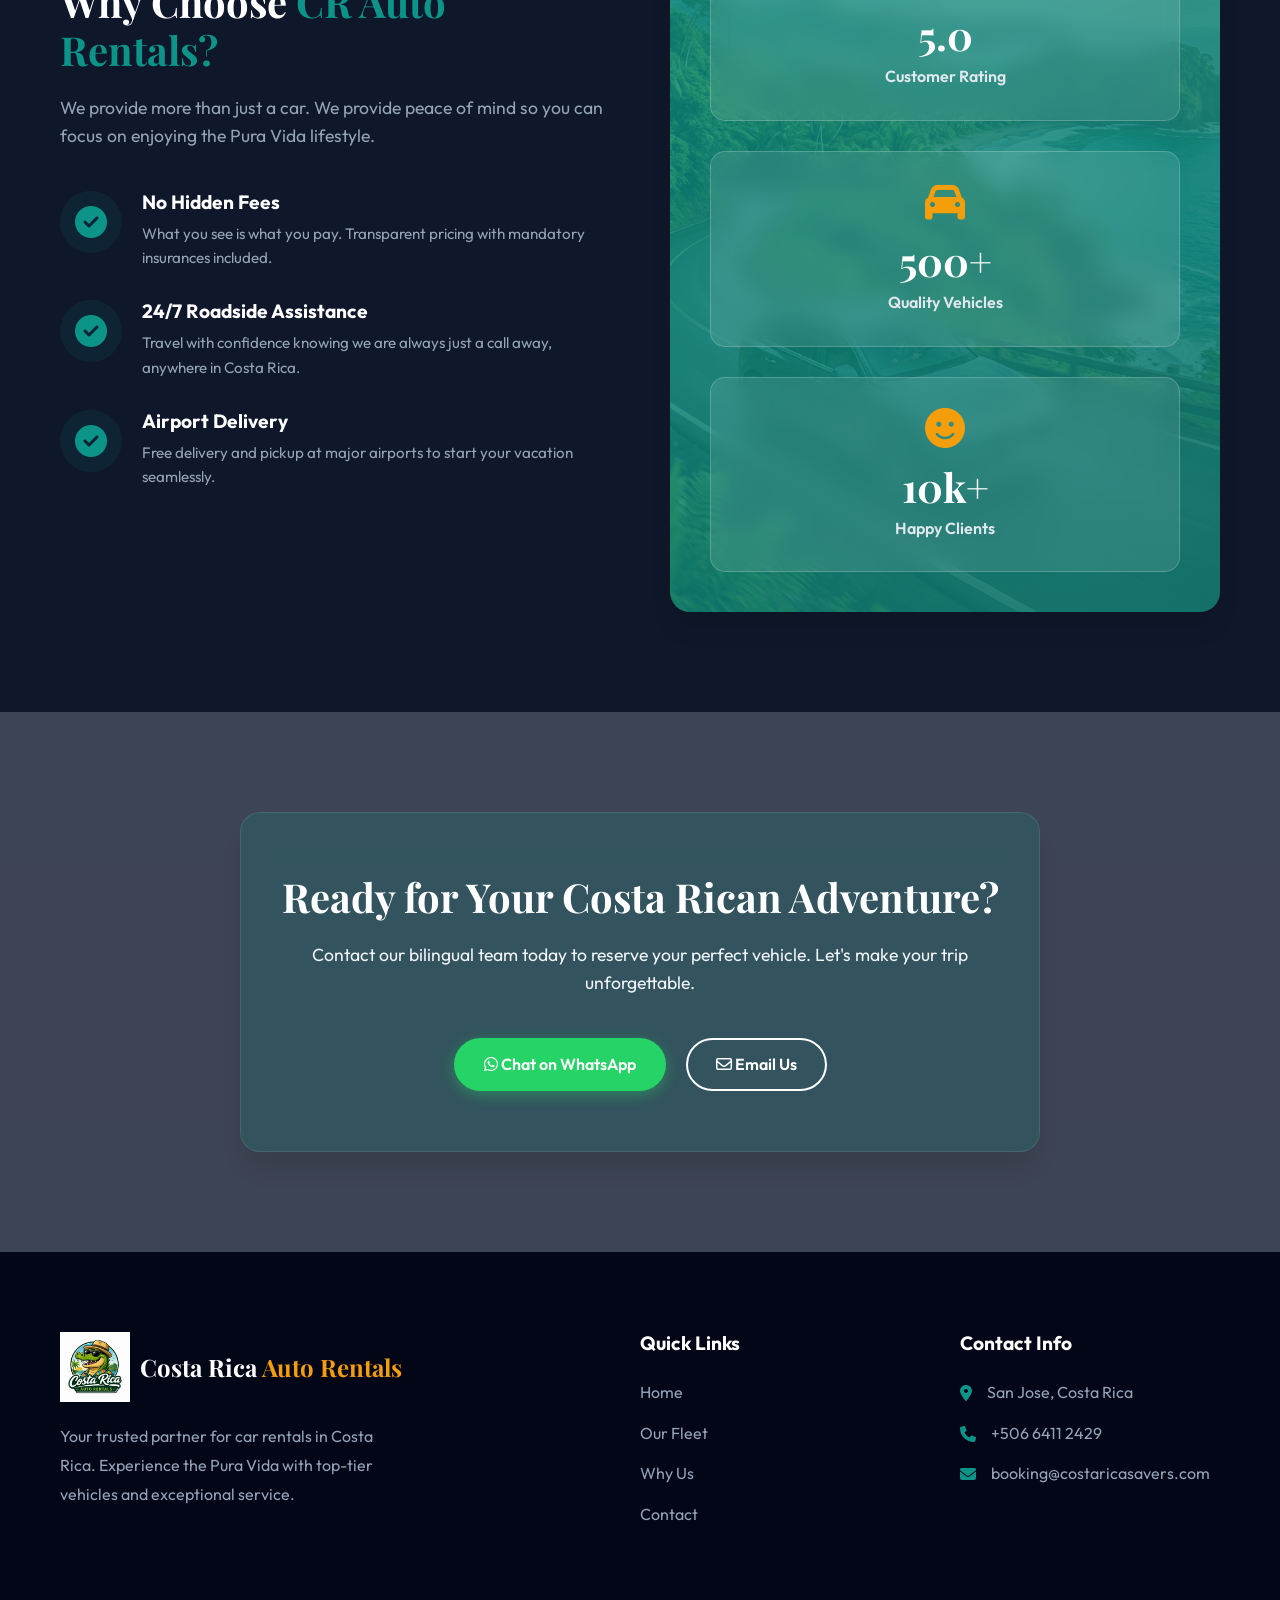
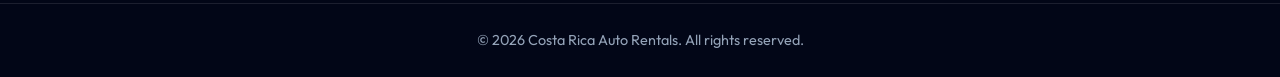
==== commit c5bf25b8: "Add files via upload" ====
--- a/Costa-Rica-Auto-Rentals/index.html
+++ b/Costa-Rica-Auto-Rentals/index.html
@@ -3,8 +3,8 @@
 <head>
     <meta charset="UTF-8">
     <meta name="viewport" content="width=device-width, initial-scale=1.0">
-    <title>Costa Rica Auto Rentals | Premium Car Hire</title>
-    <meta name="description" content="Explore Costa Rica with our premium car rental service. Choose from luxury SUVs and economical compacts to start your adventure today.">
+    <title>Costa Rica Auto Rentals | Quality Car Hire</title>
+    <meta name="description" content="Explore Costa Rica with our reliable car rental service. Choose from luxury SUVs and economical compacts to start your adventure today.">
     <!-- Google Fonts -->
     <link rel="preconnect" href="https://fonts.googleapis.com">
     <link rel="preconnect" href="https://fonts.gstatic.com" crossorigin>
@@ -39,7 +39,7 @@
         <div class="hero-overlay"></div>
         <div class="container hero-content">
             <h1>Discover Costa Rica <span>Your Way</span></h1>
-            <p>Premium car rentals for the ultimate tropical adventure. Explore the rainforests, beaches, and mountains with confidence and comfort.</p>
+            <p>Quality car rentals for the ultimate tropical adventure. Explore the rainforests, beaches, and mountains with confidence and comfort.</p>
             <div class="hero-cta">
                 <a href="#fleet" class="btn btn-primary">View Fleet</a>
                 <a href="#contact" class="btn btn-secondary">Book Now</a>
@@ -75,8 +75,6 @@
                             <option value="">Select Location</option>
                             <option value="SJO">San Jose Airport (SJO)</option>
                             <option value="LIR">Liberia Airport (LIR)</option>
-                            <option value="Tamarindo">Tamarindo</option>
-                            <option value="Jaco">Jacó</option>
                         </select>
                     </div>
                     <div class="input-group">
@@ -87,6 +85,11 @@
                         <label><i class="fa-regular fa-calendar-check"></i> Drop-off Date</label>
                         <input type="date" name="Drop-off Date" required>
                     </div>
+                </div>
+
+                <div class="input-group" style="margin-bottom: 25px;">
+                    <label><i class="fa-regular fa-comment"></i> Comments / Flight Number</label>
+                    <textarea name="Comments" rows="2" placeholder="Optional: Flight number, arrival time, or special requests..." style="width: 100%; padding: 12px; border: 1px solid var(--border-color); border-radius: 8px; font-family: inherit;"></textarea>
                 </div>
 
                 <!-- Configuración oculta de FormSubmit -->
@@ -103,7 +106,7 @@
     <section id="fleet" class="fleet section-padding">
         <div class="container">
             <div class="section-title">
-                <h2>Our Premium <span>Fleet</span></h2>
+                <h2>Our <span>Fleet</span></h2>
                 <p>Choose the perfect vehicle for your Costa Rican journey.</p>
             </div>
             
@@ -144,7 +147,7 @@
                         <p class="car-desc">Budget-friendly adventure vehicle, great for light off-road paths.</p>
                         <p class="car-includes"><i class="fa-solid fa-check-circle"></i> Includes insurance, taxes & free mileage</p>
                         <div class="car-footer">
-                            <div class="price">From <span>$40</span>/day</div>
+                            <div class="price">From <span>$39</span>/day</div>
                             <a href="#contact" class="btn btn-outline">Book Now</a>
                         </div>
                     </div>
@@ -197,7 +200,7 @@
                 <div class="car-card">
                     <div class="car-img-container">
                         <img src="assets/hero_costa_rica.png" alt="Full Size SUV" class="car-img">
-                        <div class="car-badge">Premium</div>
+                        <div class="car-badge">Top Choice</div>
                     </div>
                     <div class="car-info">
                         <h3>Full Size SUV</h3>
@@ -259,7 +262,7 @@
                         <div class="stat-box">
                             <i class="fa-solid fa-car"></i>
                             <h3>500+</h3>
-                            <p>Premium Vehicles</p>
+                            <p>Quality Vehicles</p>
                         </div>
                         <div class="stat-box">
                             <i class="fa-solid fa-face-smile"></i>
